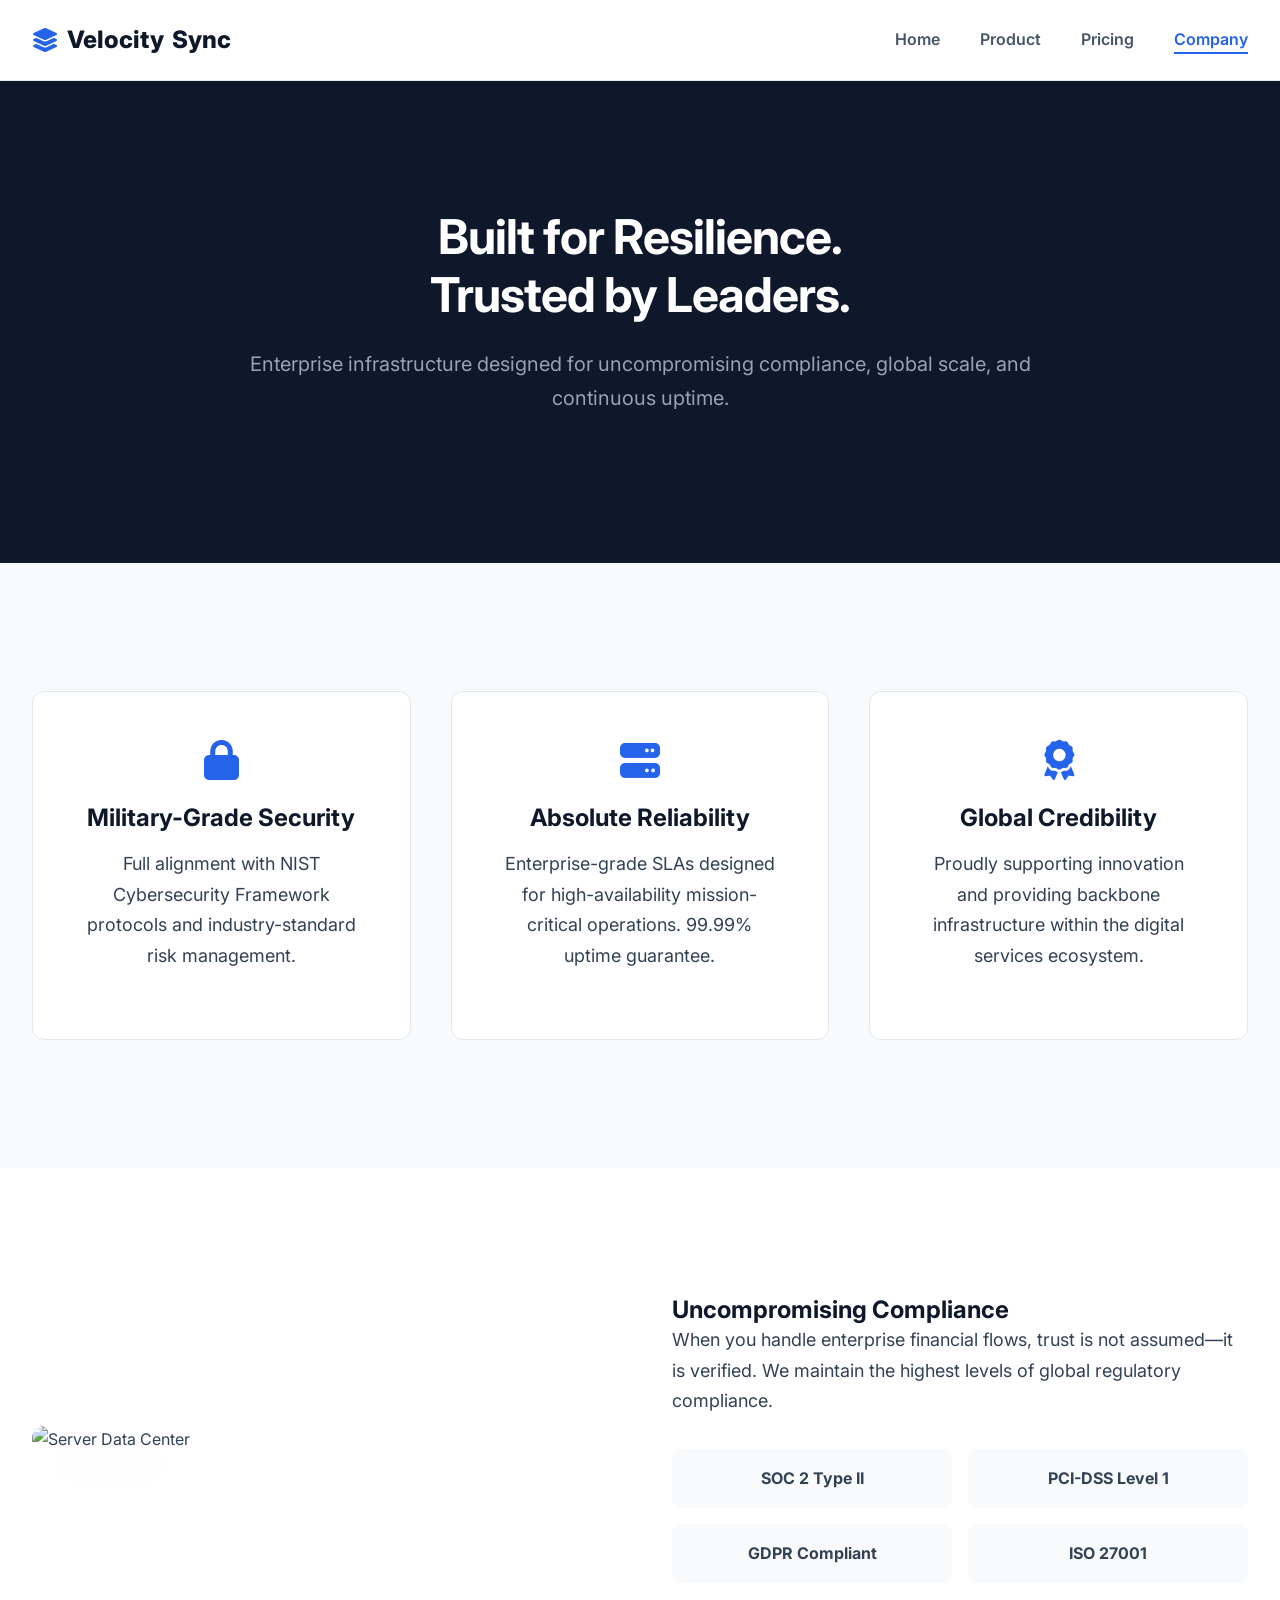
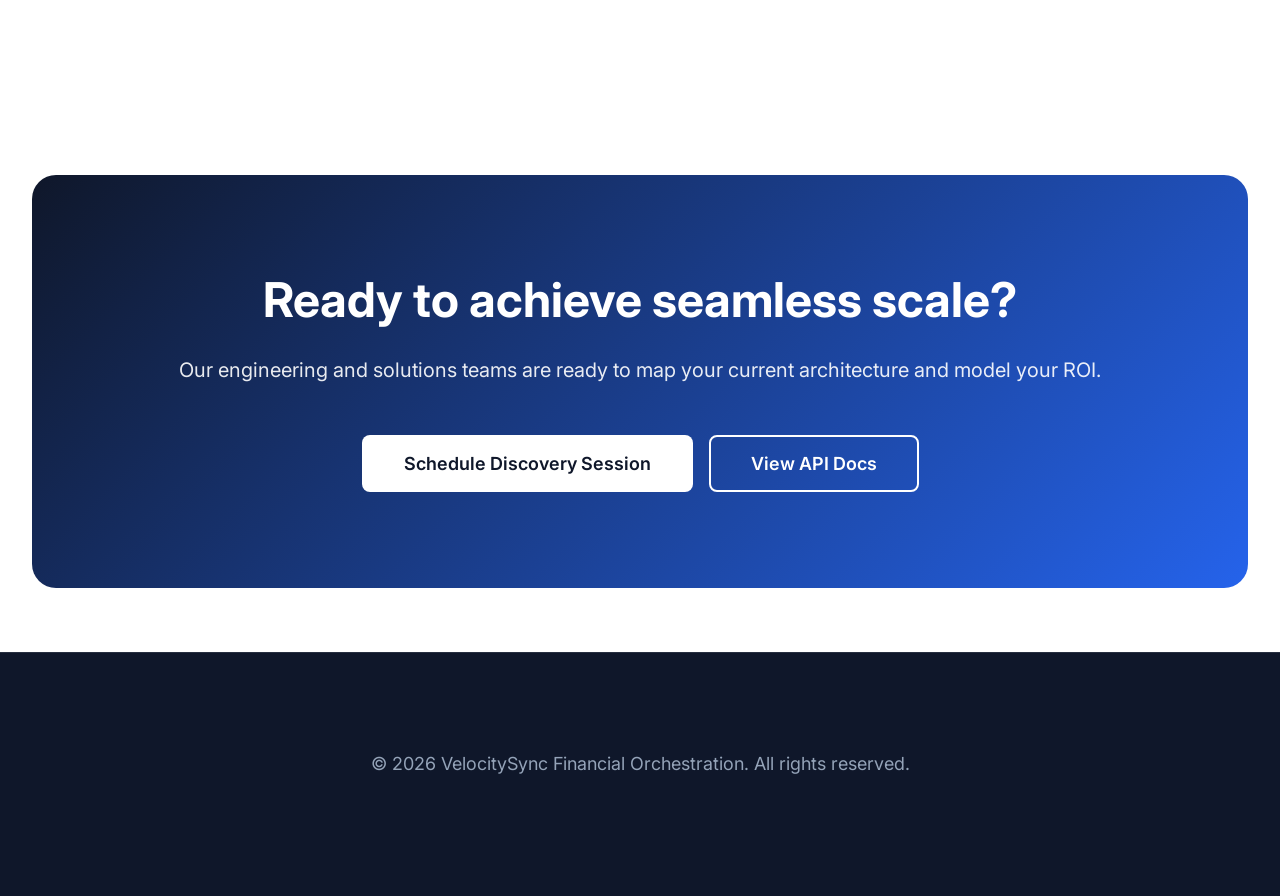
==== company/index.html @ 2245a13b "Add files via upload" ====
<!DOCTYPE html>
<html lang="en">
<head>
    <meta charset="UTF-8">
    <meta name="viewport" content="width=device-width, initial-scale=1.0">
    <title>Company & Trust | VelocitySync</title>
    <link href="https://fonts.googleapis.com/css2?family=Inter:wght@400;500;600;700;800&display=swap" rel="stylesheet">
    <link rel="stylesheet" href="https://cdnjs.cloudflare.com/ajax/libs/font-awesome/6.4.0/css/all.min.css">
    <link rel="stylesheet" href="../style.css">
</head>
<body>
    <header>
        <div class="container">
            <nav>
                <a href="../index.html" class="logo"><i class="fa-solid fa-layer-group"></i> Velocity<span>Sync</span></a>
                <ul class="nav-links">
                    <li><a href="../index.html">Home</a></li>
                    <li><a href="../product/index.html">Product</a></li>
                    <li><a href="../pricing/index.html">Pricing</a></li>
                    <li><a href="./index.html" class="active">Company</a></li>
                </ul>
                <div class="mobile-menu-btn"><i class="fa-solid fa-bars"></i></div>
            </nav>
        </div>
    </header>

    <main>
        <!-- Viewport 1: Hero -->
        <section class="section-padding bg-dark text-center">
            <div class="container animate-on-scroll">
                <div class="section-header" style="margin-bottom: 0;">
                    <h2>Built for Resilience.<br>Trusted by Leaders.</h2>
                    <p style="color: #94A3B8;">Enterprise infrastructure designed for uncompromising compliance, global scale, and continuous uptime.</p>
                </div>
            </div>
        </section>

        <!-- Viewport 2: Trust Grid -->
        <section class="section-padding bg-light">
            <div class="container animate-on-scroll">
                <div class="grid-3 text-center">
                    <div class="card">
                        <i class="fa-solid fa-lock"></i>
                        <h3>Military-Grade Security</h3>
                        <p>Full alignment with NIST Cybersecurity Framework protocols and industry-standard risk management.</p>
                    </div>
                    <div class="card">
                        <i class="fa-solid fa-server"></i>
                        <h3>Absolute Reliability</h3>
                        <p>Enterprise-grade SLAs designed for high-availability mission-critical operations. 99.99% uptime guarantee.</p>
                    </div>
                    <div class="card">
                        <i class="fa-solid fa-award"></i>
                        <h3>Global Credibility</h3>
                        <p>Proudly supporting innovation and providing backbone infrastructure within the digital services ecosystem.</p>
                    </div>
                </div>
            </div>
        </section>

        <!-- Viewport 3: Compliance & Certifications -->
        <section class="section-padding">
            <div class="container animate-on-scroll">
                <div class="feature-row">
                    <div class="image-content">
                        <img src="https://encrypted-tbn0.gstatic.com/images?q=tbn:ANd9GcQhvGSzFQFdkGHUYW0puEXYjHovlaPg3qdUL8qRY-n619JX_WYQ69Fk-NRV&s=10" alt="Server Data Center">
                    </div>
                    <div class="text-content">
                        <h2>Uncompromising Compliance</h2>
                        <p>When you handle enterprise financial flows, trust is not assumed—it is verified. We maintain the highest levels of global regulatory compliance.</p>
                        <div style="display: grid; grid-template-columns: 1fr 1fr; gap: 1rem; margin-top: 2rem;">
                            <div style="background: var(--slate-light); padding: 1rem; border-radius: 8px; font-weight: bold; text-align: center;">SOC 2 Type II</div>
                            <div style="background: var(--slate-light); padding: 1rem; border-radius: 8px; font-weight: bold; text-align: center;">PCI-DSS Level 1</div>
                            <div style="background: var(--slate-light); padding: 1rem; border-radius: 8px; font-weight: bold; text-align: center;">GDPR Compliant</div>
                            <div style="background: var(--slate-light); padding: 1rem; border-radius: 8px; font-weight: bold; text-align: center;">ISO 27001</div>
                        </div>
                    </div>
                </div>
            </div>
        </section>

        <!-- Viewport 4: CTA -->
        <section class="container animate-on-scroll">
            <div class="cta-banner">
                <h2>Ready to achieve seamless scale?</h2>
                <p>Our engineering and solutions teams are ready to map your current architecture and model your ROI.</p>
                <div style="display: flex; gap: 1rem; justify-content: center; flex-wrap: wrap;">
                    <button class="btn btn-primary" style="background: var(--white); color: var(--navy-dark);">Schedule Discovery Session</button>
                    <button class="btn btn-outline" style="color: white; border-color: white;">View API Docs</button>
                </div>
            </div>
        </section>
    </main>

    <footer>
        <div class="container">
            <div class="footer-bottom" style="border: none; padding: 2rem 0;">
                <p>&copy; 2026 VelocitySync Financial Orchestration. All rights reserved.</p>
            </div>
        </div>
    </footer>

    <script src="../main.js"></script>
</body>
</html>
---- style.css ----
/* --- CSS Variables (Enterprise Modern Palette) --- */
:root {
    --navy: #0A192F;
    --navy-dark: #0f172a; /* Matched from image */
    --navy-light: #1e293b;
    --slate: #475569;
    --slate-light: #F8FAFC; /* Clean off-white from image */
    --slate-border: #e2e8f0;
    --white: #FFFFFF;
    --accent: #2563EB; /* Bright strategic blue from image */
    --accent-hover: #1d4ed8;
    --text-main: #334155;
    --transition: all 0.4s cubic-bezier(0.25, 0.8, 0.25, 1);
}

/* --- Reset & Global Styles --- */
* {
    margin: 0;
    padding: 0;
    box-sizing: border-box;
    font-family: 'Inter', sans-serif;
}

body {
    background-color: var(--white);
    color: var(--text-main);
    line-height: 1.7;
    overflow-x: hidden;
    display: flex;
    flex-direction: column;
    min-height: 100vh;
}

main {
    flex: 1; 
    padding-top: 80px; /* Offset for fixed header */
}

h1, h2, h3, h4 { color: var(--navy-dark); line-height: 1.2; font-weight: 700; }
p { margin-bottom: 1.25rem; font-size: 1.125rem; }
a { text-decoration: none; color: inherit; }
img { max-width: 100%; height: auto; border-radius: 12px; }

/* --- Utility Classes --- */
.container { width: 100%; max-width: 1280px; margin: 0 auto; padding: 0 2rem; }
.section-padding { padding: 8rem 0; }
.bg-light { background-color: var(--slate-light); }
.bg-dark { background-color: var(--navy-dark); color: var(--white); }
.bg-dark h2, .bg-dark h3 { color: var(--white); }
.text-center { text-align: center; }

/* Buttons */
.btn {
    display: inline-block;
    padding: 1rem 2.5rem;
    border-radius: 8px;
    font-weight: 600;
    font-size: 1.125rem;
    cursor: pointer;
    transition: var(--transition);
    border: 2px solid transparent;
}
.btn-primary { background-color: var(--accent); color: var(--white); }
.btn-primary:hover {
    background-color: var(--accent-hover);
    transform: translateY(-3px);
    box-shadow: 0 10px 20px rgba(37, 99, 235, 0.3);
}
.btn-outline { background-color: transparent; color: var(--accent); border-color: var(--accent); }
.btn-outline:hover {
    background-color: var(--accent); color: var(--white);
    transform: translateY(-3px);
    box-shadow: 0 10px 20px rgba(37, 99, 235, 0.2);
}

/* --- Navigation --- */
header {
    position: fixed;
    top: 0; width: 100%;
    background-color: rgba(255, 255, 255, 0.95);
    backdrop-filter: blur(12px);
    z-index: 1000;
    border-bottom: 1px solid var(--slate-border);
}
nav { display: flex; justify-content: space-between; align-items: center; height: 80px; }
.logo { font-size: 1.5rem; font-weight: 800; color: var(--navy-dark); display: flex; align-items: center; gap: 0.5rem; }
.logo i { color: var(--accent); }
.nav-links { display: flex; gap: 2.5rem; list-style: none; }
.nav-links a { font-weight: 600; color: var(--slate); transition: var(--transition); position: relative; font-size: 1rem; }
.nav-links a.active { color: var(--accent); }
.nav-links a::after {
    content: ''; position: absolute; width: 0; height: 2px;
    bottom: -5px; left: 0; background-color: var(--accent); transition: var(--transition);
}
.nav-links a:hover::after, .nav-links a.active::after { width: 100%; }
.mobile-menu-btn { display: none; font-size: 1.5rem; color: var(--navy); cursor: pointer; }

/* --- Hero Redesign (Matching Attached Image exactly) --- */
.hero-centered {
    background-color: var(--slate-light);
    min-height: 85vh;
    display: flex;
    flex-direction: column;
    justify-content: center;
    align-items: center;
    text-align: center;
    padding: 6rem 2rem;
}
.hero-huge {
    font-size: clamp(3rem, 6vw, 5.5rem);
    line-height: 1.1;
    letter-spacing: -0.03em;
    margin: 0 auto 2rem;
    max-width: 1000px;
    text-align: center;
}
.hero-huge .text-navy { color: var(--navy-dark); }
.hero-huge .text-blue { color: var(--accent); }
.hero-subtext {
    font-size: clamp(1.125rem, 2vw, 1.35rem);
    color: var(--slate);
    max-width: 800px;
    margin: 0 auto 3rem auto;
    line-height: 1.6;
}

/* --- Layout Components (For extending pages) --- */
.section-header { max-width: 800px; margin: 0 auto 4rem auto; text-align: center; }
.section-header h2 { font-size: 3rem; margin-bottom: 1.5rem; letter-spacing: -0.02em; }
.section-header p { font-size: 1.25rem; color: var(--slate); }

/* Logo Cloud */
.logo-cloud { display: flex; justify-content: center; gap: 4rem; flex-wrap: wrap; opacity: 0.6; filter: grayscale(100%); margin-top: 3rem; }
.logo-cloud i { font-size: 2.5rem; }

/* Feature Split Rows (Alternating Layout) */
.feature-row { display: grid; grid-template-columns: 1fr 1fr; gap: 4rem; align-items: center; margin-bottom: 8rem; }
.feature-row:last-child { margin-bottom: 0; }
.feature-row.reverse .text-content { order: 2; }
.feature-row.reverse .image-content { order: 1; }
.feature-row h3 { font-size: 2.5rem; margin-bottom: 1.5rem; }
.feature-row .tag { 
    display: inline-block; padding: 0.5rem 1rem; background: var(--slate-light); 
    color: var(--accent); border-radius: 50px; font-weight: 600; font-size: 0.875rem; margin-bottom: 1rem; 
}
.feature-row img { box-shadow: 0 25px 50px -12px rgba(0,0,0,0.1); transition: var(--transition); }
.feature-row img:hover { transform: translateY(-10px); }

/* Grid Cards (Product & Company) */
.grid-3 { display: grid; grid-template-columns: repeat(auto-fit, minmax(320px, 1fr)); gap: 2.5rem; }
.card { background: var(--white); padding: 3rem; border-radius: 12px; border: 1px solid var(--slate-border); transition: var(--transition); }
.card:hover { transform: translateY(-10px); box-shadow: 0 20px 40px rgba(0,0,0,0.06); border-color: var(--accent); }
.card i { font-size: 2.5rem; color: var(--accent); margin-bottom: 1.5rem; }
.card h3 { font-size: 1.5rem; margin-bottom: 1rem; }

/* Stats Grid */
.stats-grid { display: grid; grid-template-columns: repeat(4, 1fr); gap: 2rem; text-align: center; border-top: 1px solid var(--slate-border); border-bottom: 1px solid var(--slate-border); padding: 4rem 0; margin-bottom: 4rem;}
.stat-item h4 { font-size: 3.5rem; color: var(--accent); margin-bottom: 0.5rem; }
.stat-item p { font-weight: 600; color: var(--slate); font-size: 1rem; text-transform: uppercase; letter-spacing: 1px; margin: 0; }

/* Pricing Table Override */
.pricing-card { display: flex; flex-direction: column; background: var(--white); padding: 3rem; border-radius: 16px; border: 1px solid var(--slate-border); transition: var(--transition); }
.pricing-card:hover { transform: translateY(-10px); box-shadow: 0 20px 40px rgba(0,0,0,0.08); border-color: var(--accent); }
.pricing-card.featured { background: var(--navy-dark); color: var(--white); border-color: var(--navy-dark); transform: scale(1.05); }
.pricing-card.featured:hover { transform: scale(1.05) translateY(-10px); }
.pricing-card.featured h3, .pricing-card.featured .price { color: var(--white); }
.pricing-card h3 { font-size: 1.5rem; margin-bottom: 1rem; }
.price { font-size: 3rem; font-weight: 800; color: var(--navy-dark); margin-bottom: 1.5rem; }
.price span { font-size: 1.125rem; font-weight: 500; color: var(--slate); }
.pricing-features { list-style: none; margin: 2rem 0; flex-grow: 1; text-align: left; }
.pricing-features li { margin-bottom: 1rem; display: flex; align-items: center; gap: 1rem; font-size: 1.125rem; }
.pricing-features li i { color: var(--accent); }
.pricing-card.featured .pricing-features li i { color: #60A5FA; }

/* FAQ Section */
.faq-grid { max-width: 800px; margin: 0 auto; }
.faq-item { border-bottom: 1px solid var(--slate-border); padding: 2rem 0; }
.faq-item h4 { font-size: 1.25rem; margin-bottom: 1rem; cursor: pointer; display: flex; justify-content: space-between; }
.faq-item p { color: var(--slate); margin: 0; }

/* CTA Section */
.cta-banner { background: linear-gradient(135deg, var(--navy-dark) 0%, var(--accent) 100%); color: var(--white); padding: 6rem 2rem; border-radius: 24px; text-align: center; margin: 4rem 0; }
.cta-banner h2 { color: var(--white); font-size: 3rem; margin-bottom: 1.5rem; }
.cta-banner p { font-size: 1.25rem; opacity: 0.9; margin-bottom: 3rem; }
.cta-banner .btn-outline { color: var(--white); border-color: var(--white); }
.cta-banner .btn-outline:hover { background: var(--white); color: var(--navy-dark); }

/* Footer */
footer { background-color: var(--navy-dark); color: #94A3B8; padding: 4rem 0; border-top: 1px solid rgba(255,255,255,0.1); margin-top: auto; }
.footer-grid { display: grid; grid-template-columns: 2fr 1fr 1fr 1fr; gap: 4rem; margin-bottom: 4rem; }
.footer-col h4 { color: var(--white); font-size: 1.25rem; margin-bottom: 1.5rem; }
.footer-col ul { list-style: none; }
.footer-col ul li { margin-bottom: 0.75rem; }
.footer-col ul a { transition: var(--transition); }
.footer-col ul a:hover { color: var(--white); }
.footer-bottom { text-align: center; padding-top: 2rem; border-top: 1px solid rgba(255,255,255,0.1); font-size: 0.875rem; }

/* --- Animations (On Scroll) --- */
.animate-on-scroll { opacity: 0; transform: translateY(40px); transition: opacity 0.8s ease-out, transform 0.8s ease-out; will-change: opacity, visibility; }
.animate-on-scroll.is-visible { opacity: 1; transform: translateY(0); }
.delay-1 { transition-delay: 0.1s; } .delay-2 { transition-delay: 0.2s; } .delay-3 { transition-delay: 0.3s; }

/* --- Responsive Design --- */
@media (max-width: 992px) {
    .feature-row { grid-template-columns: 1fr; text-align: center; gap: 2rem; }
    .feature-row.reverse .text-content { order: 1; }
    .feature-row.reverse .image-content { order: 2; }
    .stats-grid { grid-template-columns: 1fr 1fr; }
    .footer-grid { grid-template-columns: 1fr 1fr; }
    .pricing-card.featured { transform: scale(1); }
    .pricing-card.featured:hover { transform: translateY(-10px); }
}
@media (max-width: 768px) {
    .nav-links {
        display: none; position: absolute; top: 80px; left: 0; width: 100%;
        background: var(--white); flex-direction: column; padding: 2rem; text-align: center;
        box-shadow: 0 10px 10px rgba(0,0,0,0.05);
    }
    .nav-links.active { display: flex; }
    .mobile-menu-btn { display: block; }
    .stats-grid { grid-template-columns: 1fr; }
    .footer-grid { grid-template-columns: 1fr; text-align: center; }
    .section-padding { padding: 5rem 0; }
    .hero-centered { padding: 4rem 1rem; }
}
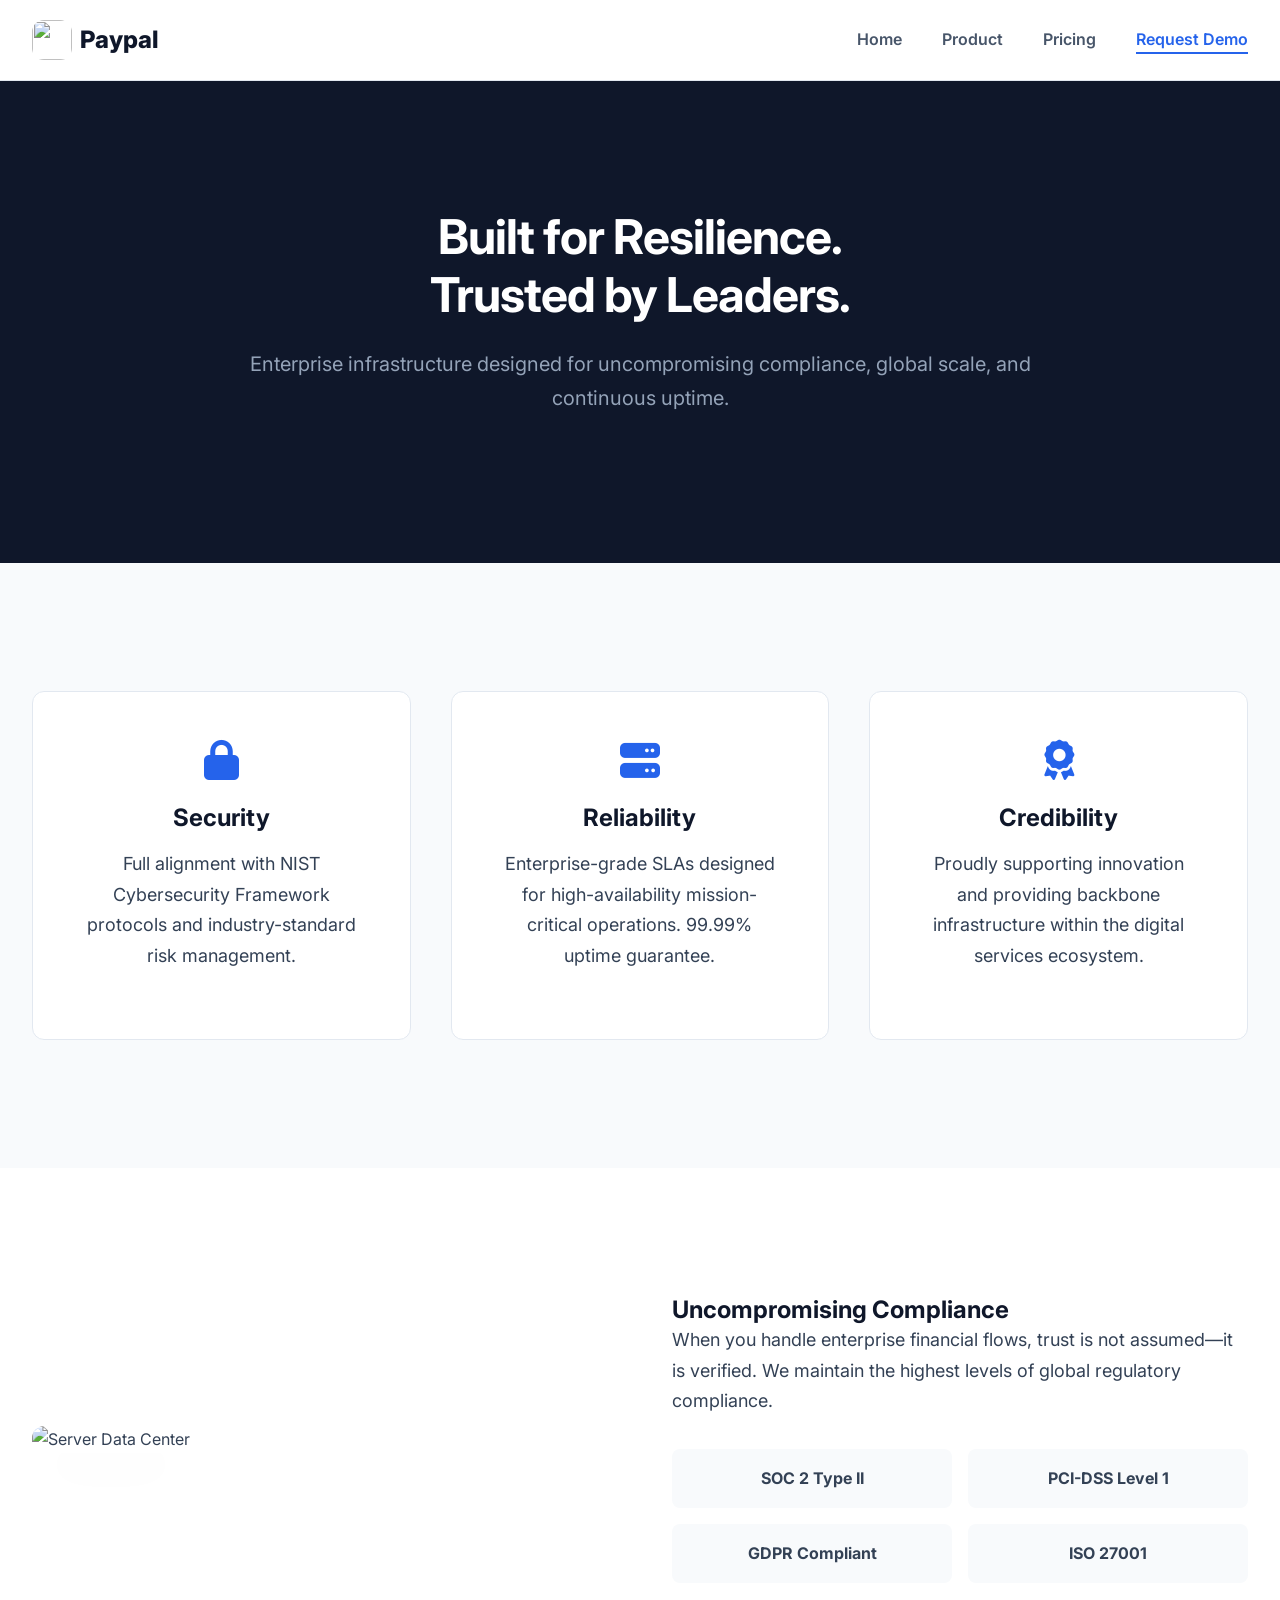
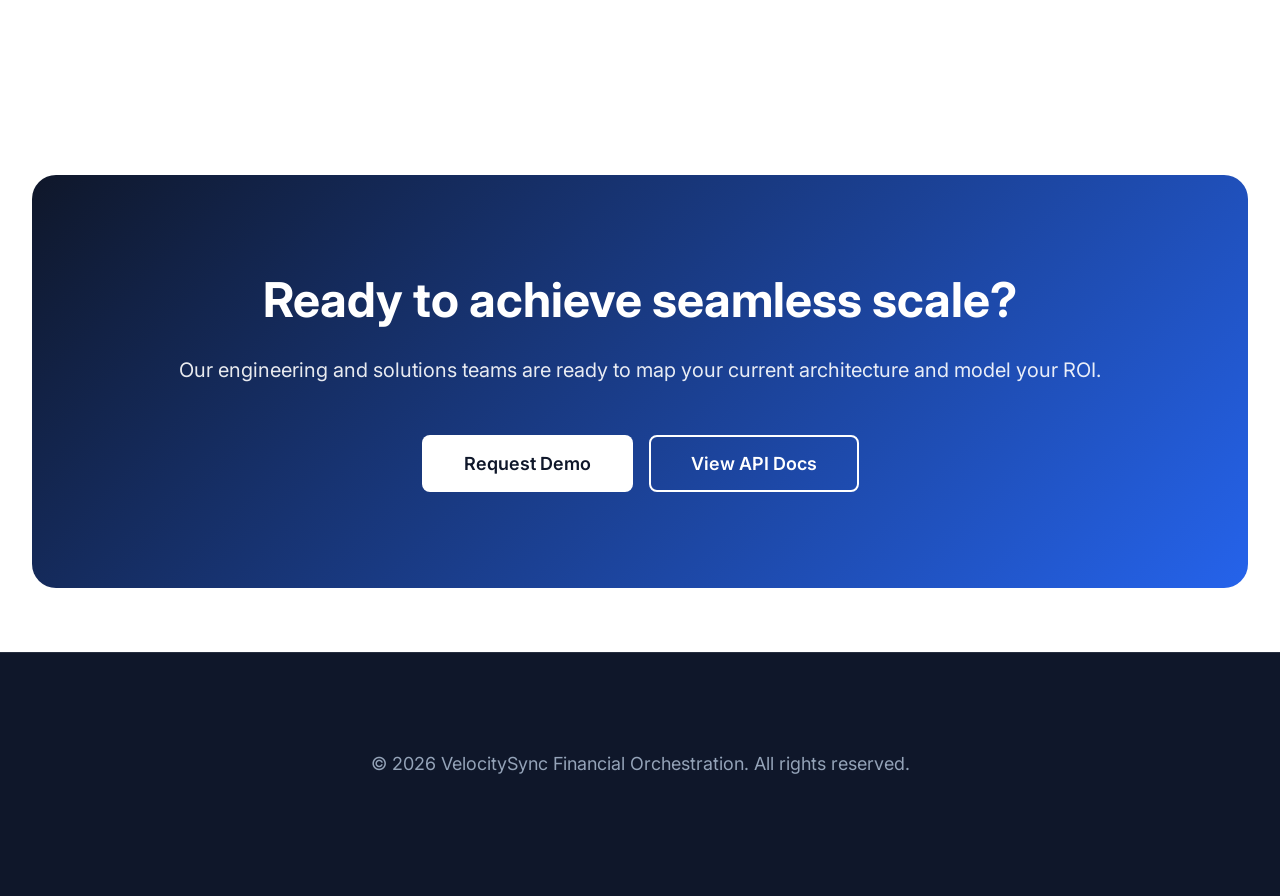
==== commit 2c101d15: "Revise company page layout and branding Updated company page with new branding and content." ====
--- a/company/index.html
+++ b/company/index.html
@@ -12,12 +12,12 @@
     <header>
         <div class="container">
             <nav>
-                <a href="../index.html" class="logo"><i class="fa-solid fa-layer-group"></i> Velocity<span>Sync</span></a>
+                <a href="../index.html" class="logo"><img src="https://avatars.githubusercontent.com/u/476675?s=280&v=4" style="width: 40px; height: 40px;"> Paypal</a>
                 <ul class="nav-links">
                     <li><a href="../index.html">Home</a></li>
                     <li><a href="../product/index.html">Product</a></li>
                     <li><a href="../pricing/index.html">Pricing</a></li>
-                    <li><a href="./index.html" class="active">Company</a></li>
+                    <li><a href="./index.html" class="active"> Request Demo </a></li>
                 </ul>
                 <div class="mobile-menu-btn"><i class="fa-solid fa-bars"></i></div>
             </nav>
@@ -41,17 +41,17 @@
                 <div class="grid-3 text-center">
                     <div class="card">
                         <i class="fa-solid fa-lock"></i>
-                        <h3>Military-Grade Security</h3>
+                        <h3>Security</h3>
                         <p>Full alignment with NIST Cybersecurity Framework protocols and industry-standard risk management.</p>
                     </div>
                     <div class="card">
                         <i class="fa-solid fa-server"></i>
-                        <h3>Absolute Reliability</h3>
+                        <h3>Reliability</h3>
                         <p>Enterprise-grade SLAs designed for high-availability mission-critical operations. 99.99% uptime guarantee.</p>
                     </div>
                     <div class="card">
                         <i class="fa-solid fa-award"></i>
-                        <h3>Global Credibility</h3>
+                        <h3>Credibility</h3>
                         <p>Proudly supporting innovation and providing backbone infrastructure within the digital services ecosystem.</p>
                     </div>
                 </div>
@@ -85,7 +85,7 @@
                 <h2>Ready to achieve seamless scale?</h2>
                 <p>Our engineering and solutions teams are ready to map your current architecture and model your ROI.</p>
                 <div style="display: flex; gap: 1rem; justify-content: center; flex-wrap: wrap;">
-                    <button class="btn btn-primary" style="background: var(--white); color: var(--navy-dark);">Schedule Discovery Session</button>
+                    <button class="btn btn-primary" style="background: var(--white); color: var(--navy-dark);">Request Demo</button>
                     <button class="btn btn-outline" style="color: white; border-color: white;">View API Docs</button>
                 </div>
             </div>
@@ -102,4 +102,4 @@
 
     <script src="../main.js"></script>
 </body>
-</html>+</html>
